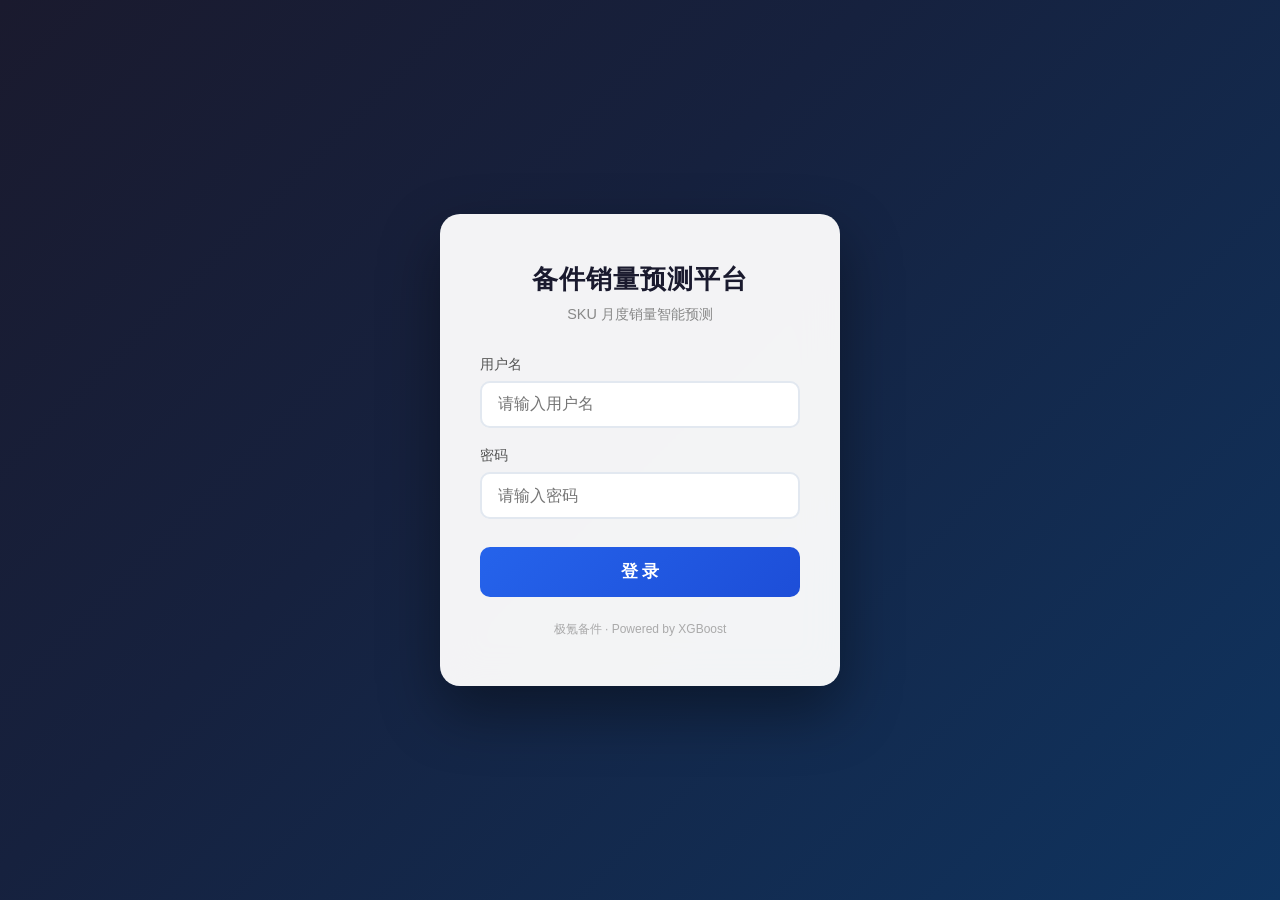
==== templates/login.html @ 71d1a3c9 "Remove sklearn dependency, use SimpleScaler" ====
<!DOCTYPE html>
<html lang="zh-CN">
<head>
    <meta charset="UTF-8">
    <meta name="viewport" content="width=device-width, initial-scale=1.0">
    <title>备件销量预测平台</title>
    <style>
        * { margin: 0; padding: 0; box-sizing: border-box; }

        body {
            font-family: -apple-system, BlinkMacSystemFont, 'PingFang SC', 'Microsoft YaHei', sans-serif;
            min-height: 100vh;
            display: flex;
            align-items: center;
            justify-content: center;
            background: linear-gradient(135deg, #1a1a2e 0%, #16213e 40%, #0f3460 100%);
            position: relative;
            overflow: hidden;
        }

        body::before {
            content: '';
            position: absolute;
            top: 0; left: 0; right: 0; bottom: 0;
            background: url('https://images.unsplash.com/photo-1552519507-da3b142c6e3d?w=1920&q=80') center/cover no-repeat;
            opacity: 0.25;
            z-index: 0;
        }

        .login-container {
            position: relative;
            z-index: 1;
            background: rgba(255, 255, 255, 0.95);
            backdrop-filter: blur(20px);
            border-radius: 20px;
            padding: 3rem 2.5rem;
            width: 400px;
            box-shadow: 0 25px 60px rgba(0, 0, 0, 0.4);
            text-align: center;
        }

        .login-container h1 {
            font-size: 1.6rem;
            color: #1a1a2e;
            margin-bottom: 0.5rem;
            letter-spacing: 1px;
        }

        .login-container .subtitle {
            font-size: 0.9rem;
            color: #888;
            margin-bottom: 2rem;
        }

        .input-group {
            margin-bottom: 1.2rem;
            text-align: left;
        }

        .input-group label {
            display: block;
            font-size: 0.85rem;
            color: #555;
            margin-bottom: 0.4rem;
            font-weight: 500;
        }

        .input-group input {
            width: 100%;
            padding: 0.8rem 1rem;
            border: 2px solid #e2e8f0;
            border-radius: 10px;
            font-size: 1rem;
            outline: none;
            transition: border-color 0.2s;
        }

        .input-group input:focus {
            border-color: #2563eb;
        }

        .btn-login {
            width: 100%;
            padding: 0.85rem;
            background: linear-gradient(135deg, #2563eb, #1d4ed8);
            color: white;
            border: none;
            border-radius: 10px;
            font-size: 1.05rem;
            font-weight: 600;
            cursor: pointer;
            margin-top: 0.5rem;
            transition: transform 0.15s, box-shadow 0.15s;
        }

        .btn-login:hover {
            transform: translateY(-1px);
            box-shadow: 0 8px 25px rgba(37, 99, 235, 0.4);
        }

        .error-msg {
            color: #e74c3c;
            font-size: 0.85rem;
            margin-top: 0.75rem;
            display: none;
        }

        .footer-text {
            margin-top: 1.5rem;
            font-size: 0.75rem;
            color: #aaa;
        }
    </style>
</head>
<body>
    <div class="login-container">
        <h1>备件销量预测平台</h1>
        <p class="subtitle">SKU 月度销量智能预测</p>

        <div class="input-group">
            <label>用户名</label>
            <input type="text" id="username" placeholder="请输入用户名" autocomplete="off">
        </div>

        <div class="input-group">
            <label>密码</label>
            <input type="password" id="password" placeholder="请输入密码">
        </div>

        <button class="btn-login" onclick="login()">登 录</button>

        <div class="error-msg" id="errorMsg">用户名或密码错误</div>

        <div class="footer-text">极氪备件 · Powered by XGBoost</div>
    </div>

    <script>
        function login() {
            const username = document.getElementById('username').value;
            const password = document.getElementById('password').value;

            fetch('/api/login', {
                method: 'POST',
                headers: { 'Content-Type': 'application/json' },
                body: JSON.stringify({ username, password })
            })
            .then(r => r.json())
            .then(data => {
                if (data.success) {
                    window.location.href = '/predict';
                } else {
                    document.getElementById('errorMsg').style.display = 'block';
                }
            })
            .catch(() => {
                document.getElementById('errorMsg').style.display = 'block';
            });
        }

        document.getElementById('password').addEventListener('keydown', function(e) {
            if (e.key === 'Enter') login();
        });
    </script>
</body>
</html>
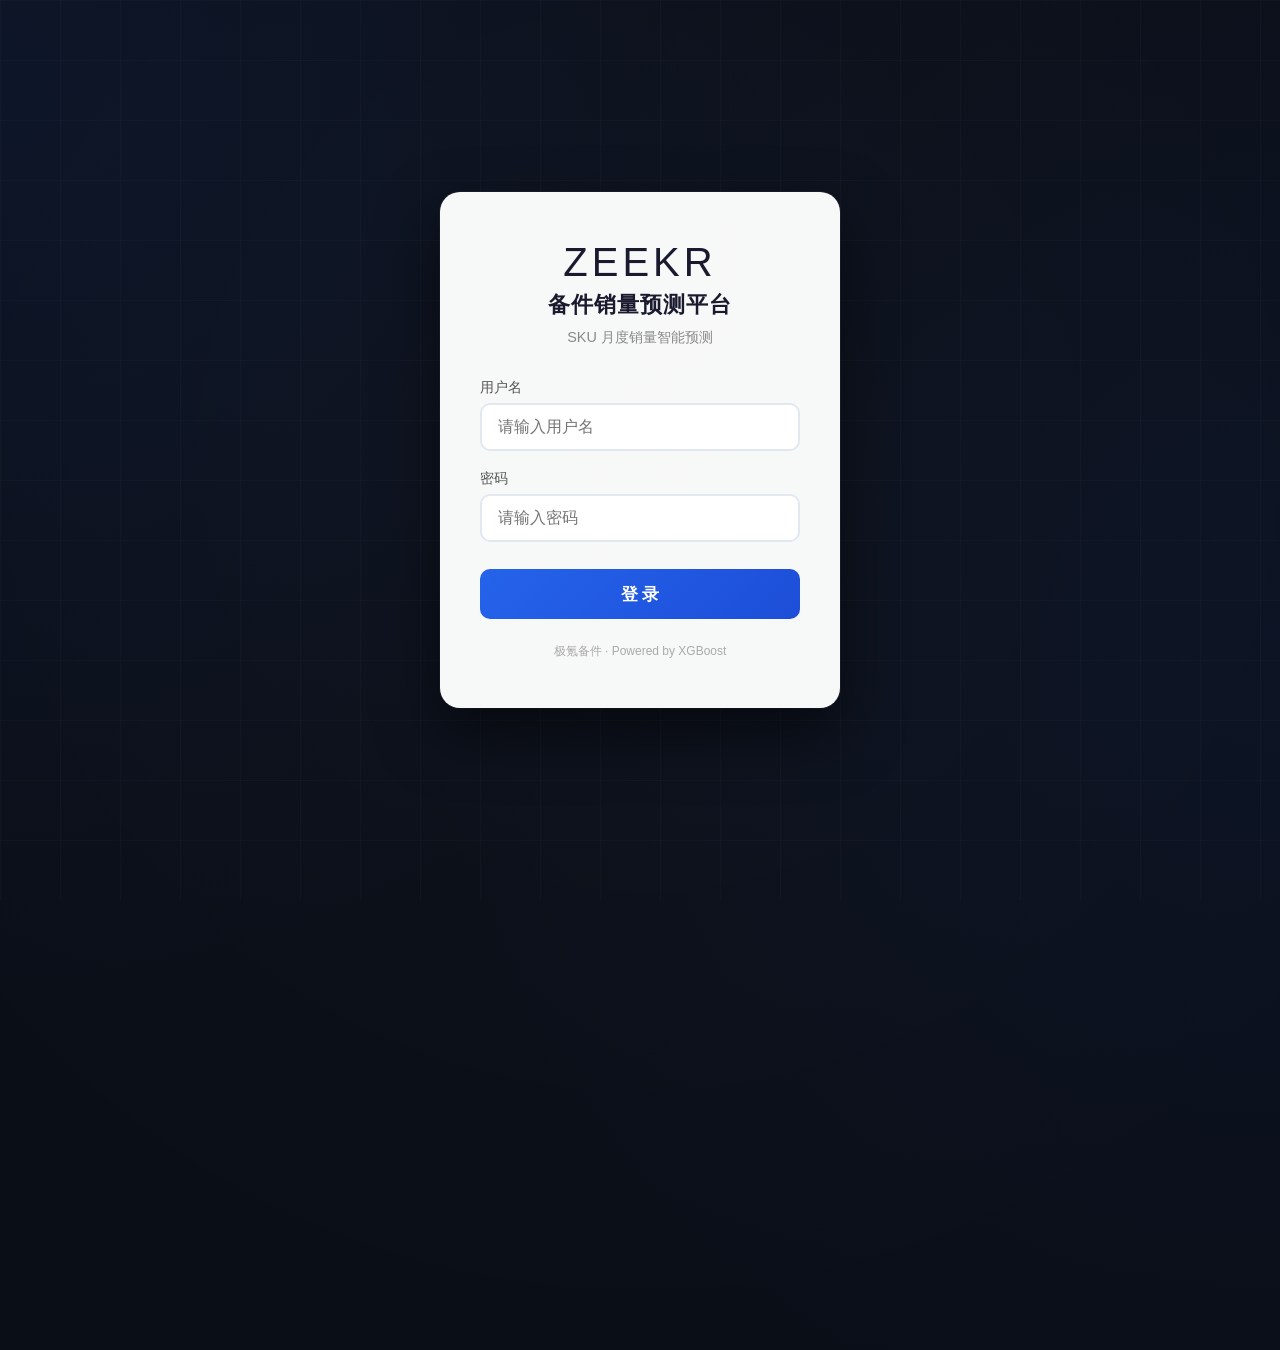
==== commit c54fd0e8: "Remove sklearn dependency, use SimpleScaler" ====
--- a/templates/login.html
+++ b/templates/login.html
@@ -13,7 +13,7 @@
             display: flex;
             align-items: center;
             justify-content: center;
-            background: linear-gradient(135deg, #1a1a2e 0%, #16213e 40%, #0f3460 100%);
+            background: #0a0e17;
             position: relative;
             overflow: hidden;
         }
@@ -21,29 +21,58 @@
         body::before {
             content: '';
             position: absolute;
+            top: -50%; left: -50%;
+            width: 200%; height: 200%;
+            background:
+                radial-gradient(circle at 25% 30%, rgba(37, 99, 235, 0.08) 0%, transparent 40%),
+                radial-gradient(circle at 75% 60%, rgba(37, 99, 235, 0.06) 0%, transparent 40%),
+                radial-gradient(circle at 50% 50%, rgba(255, 255, 255, 0.02) 0%, transparent 60%);
+            z-index: 0;
+            animation: bgPulse 8s ease-in-out infinite alternate;
+        }
+
+        @keyframes bgPulse {
+            0% { opacity: 0.8; }
+            100% { opacity: 1; }
+        }
+
+        /* Subtle grid lines */
+        body::after {
+            content: '';
+            position: absolute;
             top: 0; left: 0; right: 0; bottom: 0;
-            background: url('https://images.unsplash.com/photo-1552519507-da3b142c6e3d?w=1920&q=80') center/cover no-repeat;
-            opacity: 0.25;
+            background-image:
+                linear-gradient(rgba(255,255,255,0.02) 1px, transparent 1px),
+                linear-gradient(90deg, rgba(255,255,255,0.02) 1px, transparent 1px);
+            background-size: 60px 60px;
             z-index: 0;
         }
 
         .login-container {
             position: relative;
             z-index: 1;
-            background: rgba(255, 255, 255, 0.95);
-            backdrop-filter: blur(20px);
+            background: rgba(255, 255, 255, 0.97);
             border-radius: 20px;
             padding: 3rem 2.5rem;
             width: 400px;
-            box-shadow: 0 25px 60px rgba(0, 0, 0, 0.4);
+            box-shadow: 0 25px 60px rgba(0, 0, 0, 0.5), 0 0 0 1px rgba(255,255,255,0.05);
             text-align: center;
         }
 
+        .login-container .logo {
+            font-size: 2.5rem;
+            font-weight: 200;
+            color: #1a1a2e;
+            letter-spacing: 4px;
+            margin-bottom: 0.25rem;
+        }
+
         .login-container h1 {
-            font-size: 1.6rem;
+            font-size: 1.4rem;
             color: #1a1a2e;
             margin-bottom: 0.5rem;
             letter-spacing: 1px;
+            font-weight: 600;
         }
 
         .login-container .subtitle {
@@ -114,6 +143,7 @@
 </head>
 <body>
     <div class="login-container">
+        <div class="logo">ZEEKR</div>
         <h1>备件销量预测平台</h1>
         <p class="subtitle">SKU 月度销量智能预测</p>
 
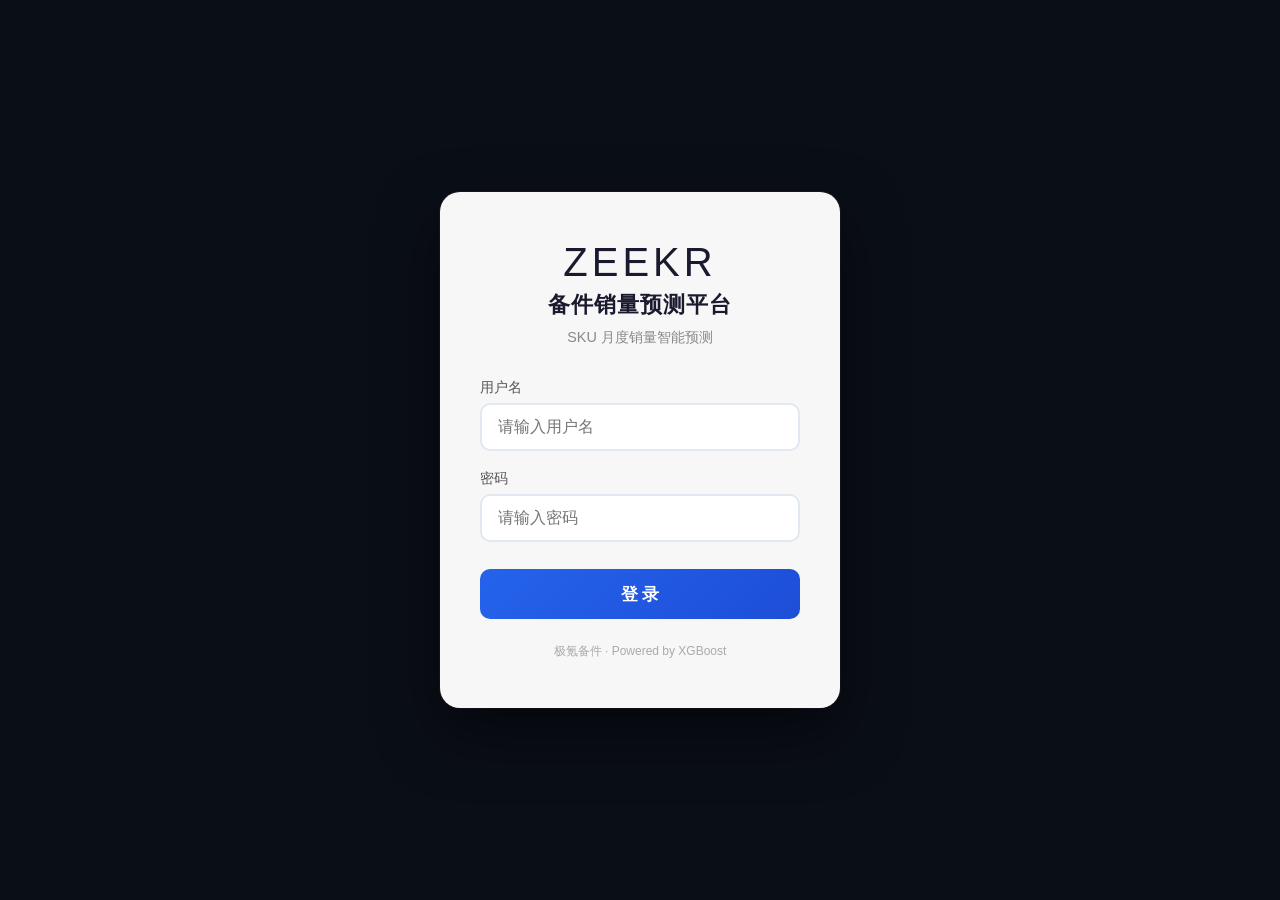
==== commit 4242b9cd: "Remove sklearn dependency, use SimpleScaler" ====
--- a/templates/login.html
+++ b/templates/login.html
@@ -21,30 +21,9 @@
         body::before {
             content: '';
             position: absolute;
-            top: -50%; left: -50%;
-            width: 200%; height: 200%;
-            background:
-                radial-gradient(circle at 25% 30%, rgba(37, 99, 235, 0.08) 0%, transparent 40%),
-                radial-gradient(circle at 75% 60%, rgba(37, 99, 235, 0.06) 0%, transparent 40%),
-                radial-gradient(circle at 50% 50%, rgba(255, 255, 255, 0.02) 0%, transparent 60%);
-            z-index: 0;
-            animation: bgPulse 8s ease-in-out infinite alternate;
-        }
-
-        @keyframes bgPulse {
-            0% { opacity: 0.8; }
-            100% { opacity: 1; }
-        }
-
-        /* Subtle grid lines */
-        body::after {
-            content: '';
-            position: absolute;
             top: 0; left: 0; right: 0; bottom: 0;
-            background-image:
-                linear-gradient(rgba(255,255,255,0.02) 1px, transparent 1px),
-                linear-gradient(90deg, rgba(255,255,255,0.02) 1px, transparent 1px);
-            background-size: 60px 60px;
+            background: url('https://zeekrlife-oss.zeekrlife.com/frontend/zeekrlife-official-pc/home/zeekr009.png?x-oss-process=image/format,webp') center/cover no-repeat;
+            opacity: 0.18;
             z-index: 0;
         }
 
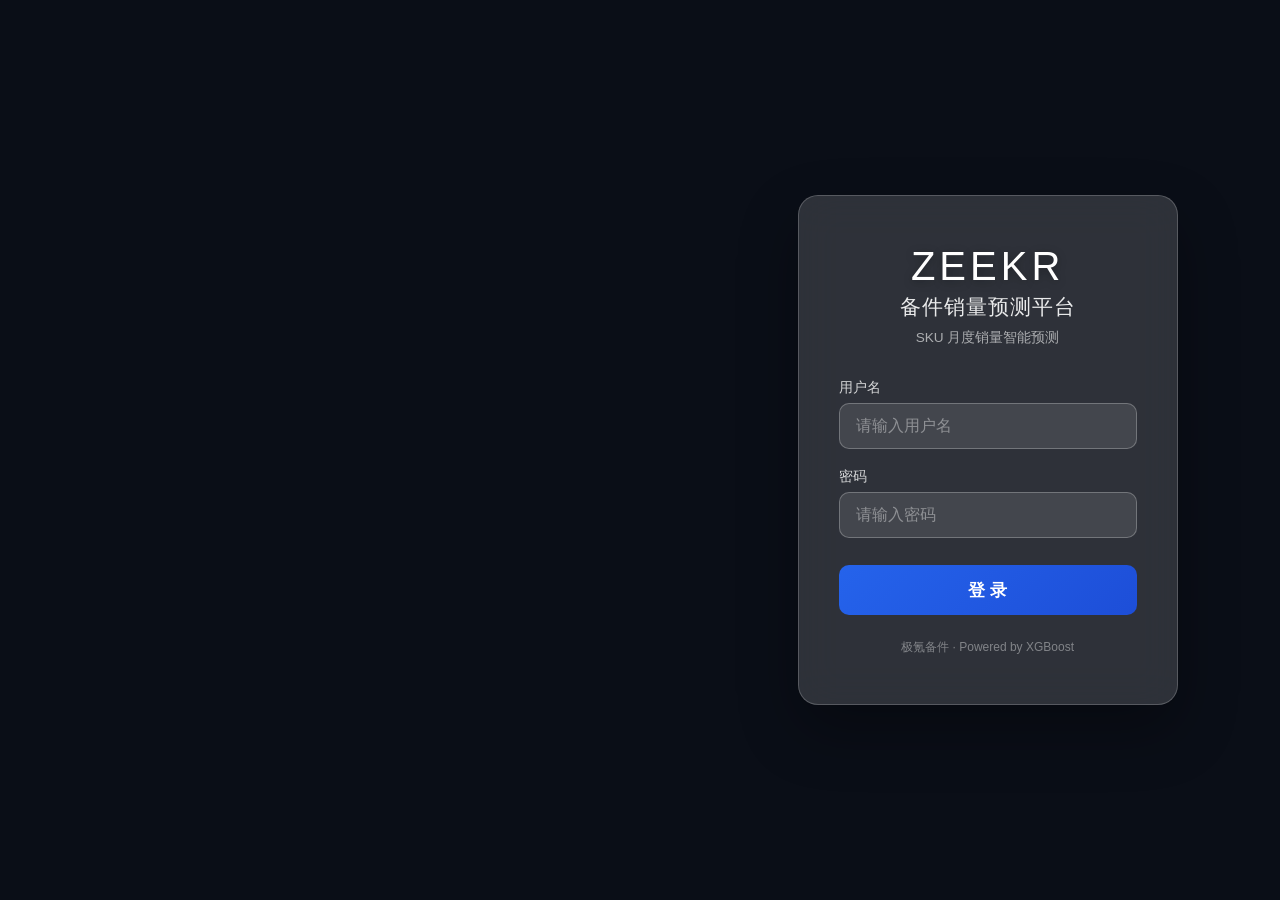
==== commit 2f428b99: "Remove sklearn dependency, use SimpleScaler" ====
--- a/templates/login.html
+++ b/templates/login.html
@@ -12,7 +12,8 @@
             min-height: 100vh;
             display: flex;
             align-items: center;
-            justify-content: center;
+            justify-content: flex-end;
+            padding-right: 8%;
             background: #0a0e17;
             position: relative;
             overflow: hidden;
@@ -23,40 +24,44 @@
             position: absolute;
             top: 0; left: 0; right: 0; bottom: 0;
             background: url('https://zeekrlife-oss.zeekrlife.com/frontend/zeekrlife-official-pc/home/zeekr009.png?x-oss-process=image/format,webp') center/cover no-repeat;
-            opacity: 0.18;
+            opacity: 0.6;
             z-index: 0;
         }
 
         .login-container {
             position: relative;
             z-index: 1;
-            background: rgba(255, 255, 255, 0.97);
+            background: rgba(255, 255, 255, 0.15);
+            backdrop-filter: blur(20px);
+            -webkit-backdrop-filter: blur(20px);
+            border: 1px solid rgba(255, 255, 255, 0.2);
             border-radius: 20px;
             padding: 3rem 2.5rem;
-            width: 400px;
-            box-shadow: 0 25px 60px rgba(0, 0, 0, 0.5), 0 0 0 1px rgba(255,255,255,0.05);
+            width: 380px;
+            box-shadow: 0 25px 60px rgba(0, 0, 0, 0.3);
             text-align: center;
         }
 
         .login-container .logo {
             font-size: 2.5rem;
             font-weight: 200;
-            color: #1a1a2e;
+            color: #fff;
             letter-spacing: 4px;
             margin-bottom: 0.25rem;
+            text-shadow: 0 2px 10px rgba(0,0,0,0.3);
         }
 
         .login-container h1 {
-            font-size: 1.4rem;
-            color: #1a1a2e;
+            font-size: 1.3rem;
+            color: rgba(255,255,255,0.9);
             margin-bottom: 0.5rem;
             letter-spacing: 1px;
-            font-weight: 600;
+            font-weight: 500;
         }
 
         .login-container .subtitle {
-            font-size: 0.9rem;
-            color: #888;
+            font-size: 0.85rem;
+            color: rgba(255,255,255,0.6);
             margin-bottom: 2rem;
         }
 
@@ -68,7 +73,7 @@
         .input-group label {
             display: block;
             font-size: 0.85rem;
-            color: #555;
+            color: rgba(255,255,255,0.8);
             margin-bottom: 0.4rem;
             font-weight: 500;
         }
@@ -76,15 +81,22 @@
         .input-group input {
             width: 100%;
             padding: 0.8rem 1rem;
-            border: 2px solid #e2e8f0;
+            border: 1px solid rgba(255,255,255,0.25);
             border-radius: 10px;
             font-size: 1rem;
             outline: none;
             transition: border-color 0.2s;
+            background: rgba(255,255,255,0.1);
+            color: #fff;
+        }
+
+        .input-group input::placeholder {
+            color: rgba(255,255,255,0.4);
         }
 
         .input-group input:focus {
-            border-color: #2563eb;
+            border-color: rgba(255,255,255,0.6);
+            background: rgba(255,255,255,0.15);
         }
 
         .btn-login {
@@ -107,7 +119,7 @@
         }
 
         .error-msg {
-            color: #e74c3c;
+            color: #ff6b6b;
             font-size: 0.85rem;
             margin-top: 0.75rem;
             display: none;
@@ -116,7 +128,7 @@
         .footer-text {
             margin-top: 1.5rem;
             font-size: 0.75rem;
-            color: #aaa;
+            color: rgba(255,255,255,0.4);
         }
     </style>
 </head>
